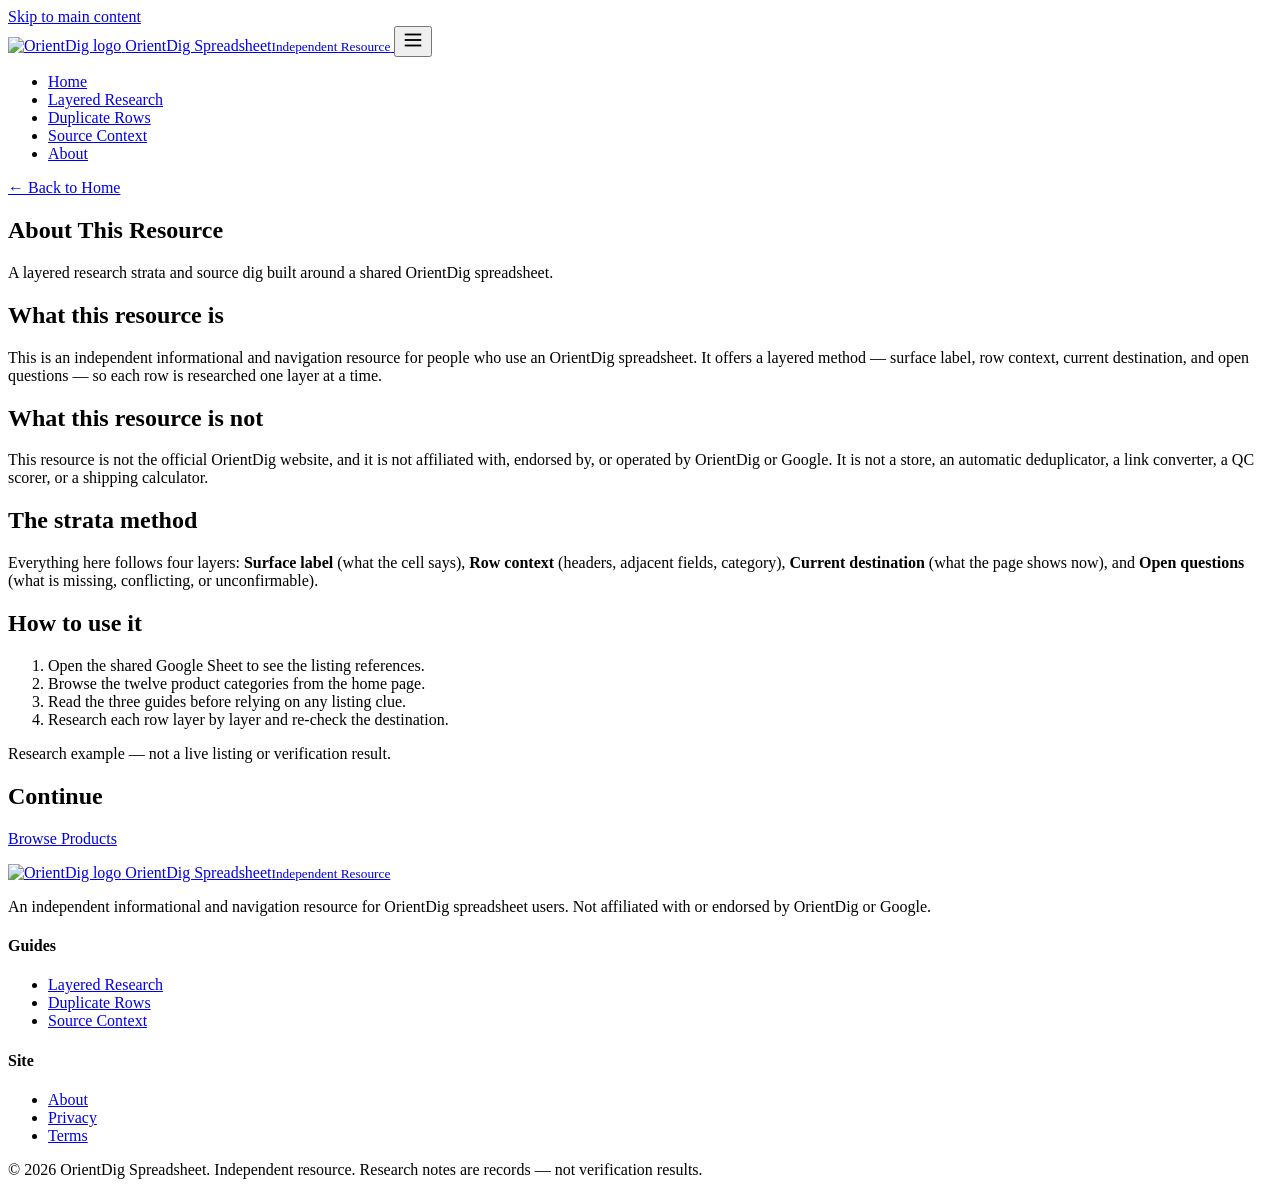
==== about/index.html @ deed15d7 "Add about/index.html" ====
<!DOCTYPE html>
<html lang="en">
<head>
  <meta charset="UTF-8">
  <meta name="viewport" content="width=device-width, initial-scale=1.0">
  <title>About | OrientDig Spreadsheet</title>
  <meta name="description" content="About this independent OrientDig spreadsheet resource: a layered research strata and source dig, not an official OrientDig service.">
  <link rel="canonical" href="https://repglide.github.io/orientdig-spreadsheet/about/">
  <link rel="icon" type="image/png" href="../assets/images/favicon.png">
  <link rel="stylesheet" href="../assets/css/styles.css">
  <meta name="robots" content="index, follow">
</head>
<body>
  <a href="#main-content" class="skip-link">Skip to main content</a>

  <header class="site-header">
    <div class="container header-inner">
      <a href="../index.html" class="brand" aria-label="OrientDig Spreadsheet Home">
        <img src="../assets/images/logo.png" alt="OrientDig logo" width="34" height="34">
        <span class="brand-name">OrientDig Spreadsheet<small>Independent Resource</small></span>
      </a>
      <button class="mobile-nav-toggle" aria-expanded="false" aria-label="Toggle navigation menu">
        <svg viewBox="0 0 24 24" fill="none" stroke="currentColor" stroke-width="2" width="22" height="22"><line x1="3" y1="6" x2="21" y2="6"></line><line x1="3" y1="12" x2="21" y2="12"></line><line x1="3" y1="18" x2="21" y2="18"></line></svg>
      </button>
      <nav class="main-nav" aria-label="Primary Navigation">
        <ul>
          <li><a href="../index.html">Home</a></li>
          <li><a href="../layered-research-guide/">Layered Research</a></li>
          <li><a href="../duplicate-row-guide/">Duplicate Rows</a></li>
          <li><a href="../source-context-guide/">Source Context</a></li>
          <li><a href="../about/" class="active">About</a></li>
        </ul>
      </nav>
    </div>
  </header>

  <main id="main-content">
    <section class="page-hero">
      <div class="container">
        <a class="back-link" href="../index.html">← Back to Home</a>
        <h1>About This Resource</h1>
        <p>A layered research strata and source dig built around a shared OrientDig spreadsheet.</p>
      </div>
    </section>

    <div class="article-body">
      <h2>What this resource is</h2>
      <p>This is an independent informational and navigation resource for people who use an OrientDig spreadsheet. It offers a layered method — surface label, row context, current destination, and open questions — so each row is researched one layer at a time.</p>

      <h2>What this resource is not</h2>
      <p>This resource is not the official OrientDig website, and it is not affiliated with, endorsed by, or operated by OrientDig or Google. It is not a store, an automatic deduplicator, a link converter, a QC scorer, or a shipping calculator.</p>

      <h2>The strata method</h2>
      <p>Everything here follows four layers: <strong>Surface label</strong> (what the cell says), <strong>Row context</strong> (headers, adjacent fields, category), <strong>Current destination</strong> (what the page shows now), and <strong>Open questions</strong> (what is missing, conflicting, or unconfirmable).</p>

      <h2>How to use it</h2>
      <ol>
        <li>Open the shared Google Sheet to see the listing references.</li>
        <li>Browse the twelve product categories from the home page.</li>
        <li>Read the three guides before relying on any listing clue.</li>
        <li>Research each row layer by layer and re-check the destination.</li>
      </ol>

      <p class="example-flag">Research example — not a live listing or verification result.</p>

      <h2>Continue</h2>
      <p><a href="https://repglide.com/?agent=orientdig" class="btn btn-primary" target="_blank" rel="noopener">Browse Products</a></p>
    </div>
  </main>

  <footer class="site-footer">
    <div class="container">
      <div class="footer-grid">
        <div class="footer-brand">
          <a href="../index.html" class="brand" aria-label="OrientDig Spreadsheet Home">
            <img src="../assets/images/logo.png" alt="OrientDig logo" width="30" height="30">
            <span class="brand-name">OrientDig Spreadsheet<small>Independent Resource</small></span>
          </a>
          <p>An independent informational and navigation resource for OrientDig spreadsheet users. Not affiliated with or endorsed by OrientDig or Google.</p>
        </div>
        <div class="footer-col">
          <h4>Guides</h4>
          <ul>
            <li><a href="../layered-research-guide/">Layered Research</a></li>
            <li><a href="../duplicate-row-guide/">Duplicate Rows</a></li>
            <li><a href="../source-context-guide/">Source Context</a></li>
          </ul>
        </div>
        <div class="footer-col">
          <h4>Site</h4>
          <ul>
            <li><a href="../about/">About</a></li>
            <li><a href="../privacy/">Privacy</a></li>
            <li><a href="../terms/">Terms</a></li>
          </ul>
        </div>
      </div>
      <div class="footer-bottom">
        <span>&copy; <span id="year">2026</span> OrientDig Spreadsheet. Independent resource.</span>
        <span>Research notes are records — not verification results.</span>
      </div>
    </div>
  </footer>

  <script src="../assets/js/main.js"></script>
</body>
</html>
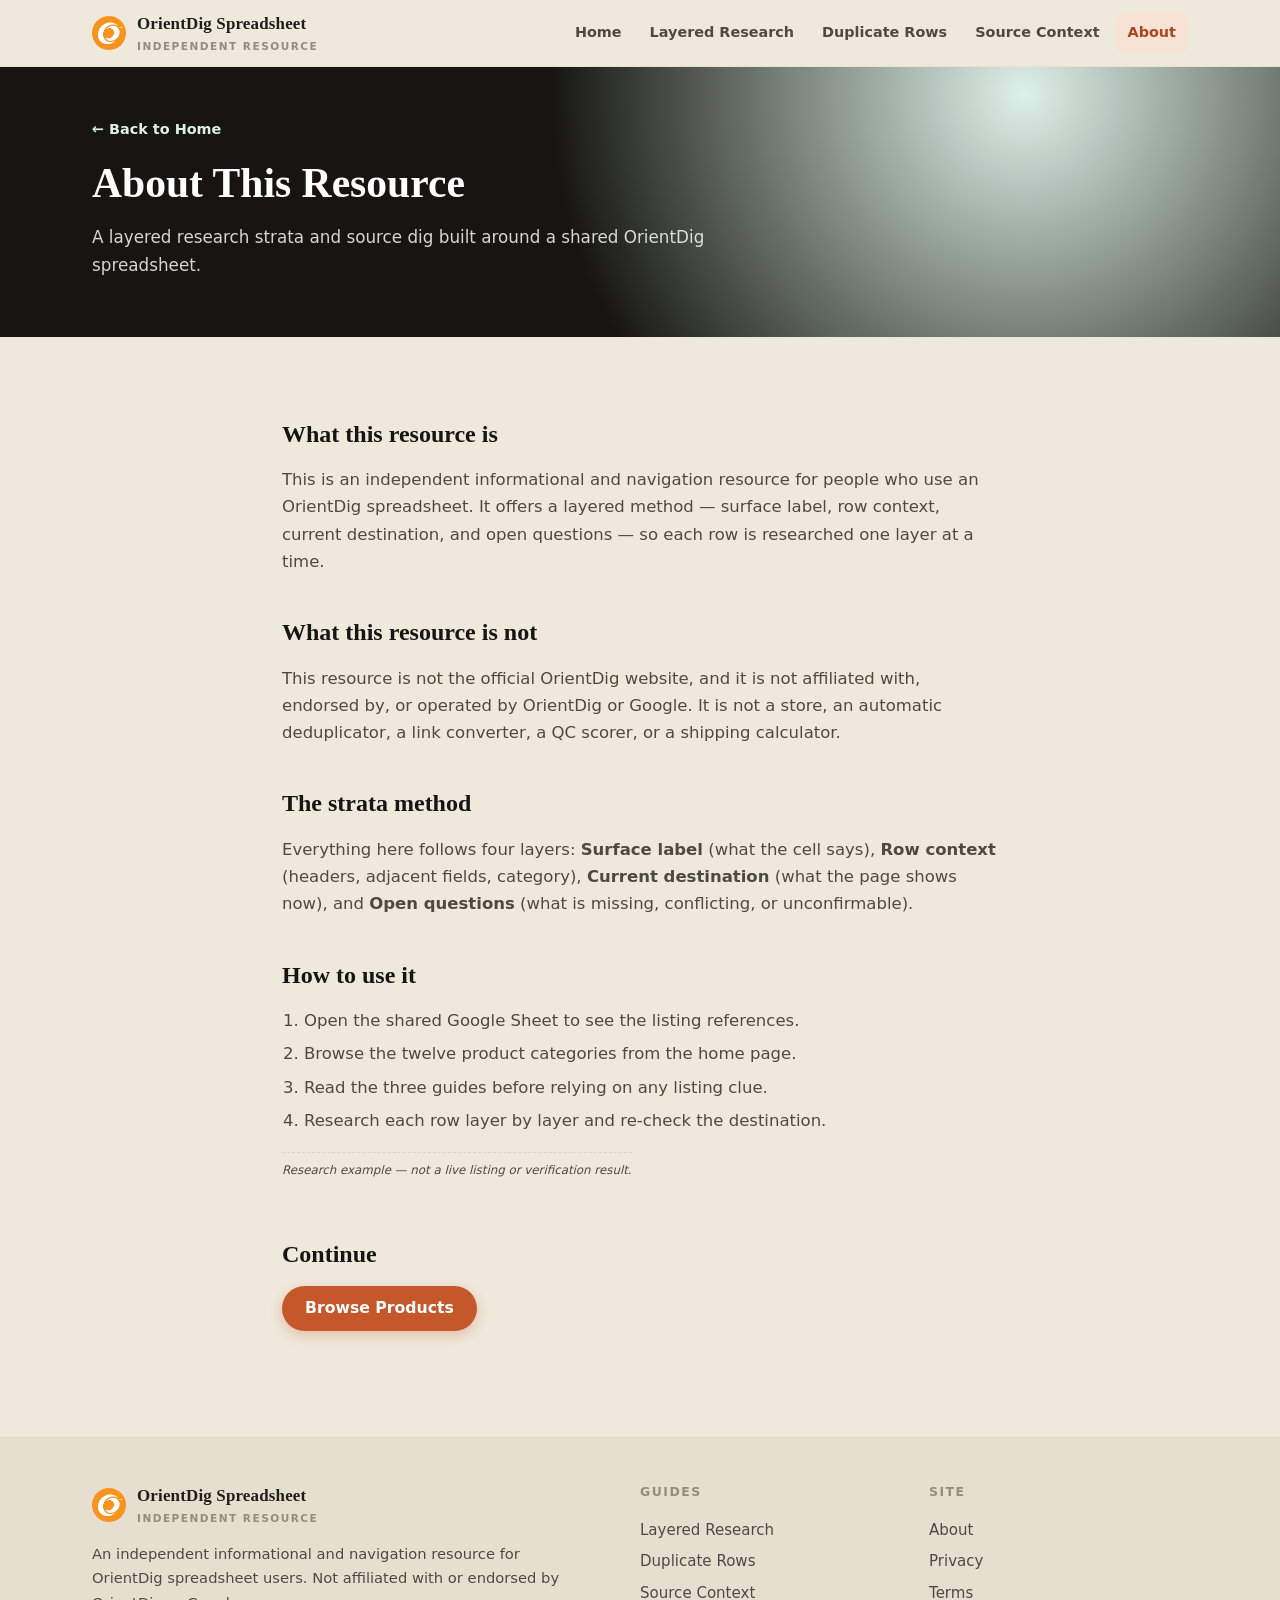
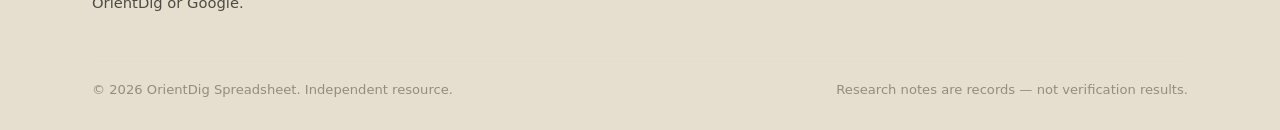
==== commit e65c6337: "Set nofollow noopener on repglide links" ====
--- a/about/index.html
+++ b/about/index.html
@@ -64,7 +64,7 @@
       <p class="example-flag">Research example — not a live listing or verification result.</p>
 
       <h2>Continue</h2>
-      <p><a href="https://repglide.com/?agent=orientdig" class="btn btn-primary" target="_blank" rel="noopener">Browse Products</a></p>
+      <p><a href="https://repglide.com/?agent=orientdig" class="btn btn-primary" target="_blank" rel="nofollow noopener">Browse Products</a></p>
     </div>
   </main>
 
--- a/assets/css/styles.css
+++ b/assets/css/styles.css
@@ -0,0 +1,274 @@
+/* ==========================================================================
+   OrientDig Spreadsheet — Research Strata / Source Dig theme
+   Light sandstone · deep coal black · mineral teal · terracotta · ultramarine · magenta
+   ========================================================================== */
+
+:root {
+  /* palette */
+  --sand:        #EFE9DC;
+  --sand-2:      #E6DFCF;
+  --sand-3:      #DCD3BF;
+  --ink:         #201E1B;
+  --ink-2:       #161512;
+  --ink-soft:    #4E4A43;
+  --ink-faint:   #948C7E;
+  --teal:        #208A6E;
+  --teal-d:      #176D55;
+  --teal-s:      #DDF0E9;
+  --terra:       #C4582A;
+  --terra-d:     #A84622;
+  --terra-s:     #F7E2D6;
+  --ultra:       #3546B5;
+  --ultra-d:     #273492;
+  --ultra-s:     #E3E7F8;
+  --magenta:     #C23B72;
+  --magenta-s:   #F8E0EC;
+  --line:        #DDD4C2;
+  --line-soft:   #E8E0D0;
+
+  /* typography */
+  --serif: Georgia, 'Times New Roman', Times, serif;
+  --sans: system-ui, -apple-system, 'Segoe UI', Roboto, Helvetica, Arial, sans-serif;
+  --mono: ui-monospace, SFMono-Regular, 'SF Mono', Menlo, Consolas, monospace;
+
+  /* geometry */
+  --radius: 14px;
+  --radius-sm: 8px;
+  --container: 1140px;
+  --shadow-sm: 0 1px 2px rgba(32, 30, 27, 0.05), 0 2px 8px rgba(32, 30, 27, 0.06);
+  --shadow-md: 0 4px 14px rgba(32, 30, 27, 0.10), 0 12px 32px rgba(32, 30, 27, 0.08);
+}
+
+* { box-sizing: border-box; }
+html { scroll-behavior: smooth; -webkit-text-size-adjust: 100%; }
+
+body {
+  margin: 0;
+  font-family: var(--sans);
+  font-size: 16.5px;
+  line-height: 1.65;
+  color: var(--ink);
+  background: var(--sand);
+  -webkit-font-smoothing: antialiased;
+  text-rendering: optimizeLegibility;
+}
+
+/* ---------- accessibility ---------- */
+.skip-link { position: absolute; left: -9999px; top: 0; background: var(--ink); color: #fff; padding: 10px 16px; z-index: 200; border-radius: 0 0 var(--radius-sm) 0; }
+.skip-link:focus { left: 0; }
+:focus-visible { outline: 3px solid var(--teal); outline-offset: 2px; border-radius: 3px; }
+.visually-hidden { position: absolute !important; width: 1px; height: 1px; margin: -1px; padding: 0; border: 0; overflow: hidden; clip: rect(0 0 0 0); white-space: nowrap; }
+
+/* ---------- layout ---------- */
+.container { max-width: var(--container); margin: 0 auto; padding: 0 22px; }
+
+/* ---------- header ---------- */
+.site-header { position: sticky; top: 0; z-index: 100; background: rgba(239, 233, 220, 0.92); backdrop-filter: saturate(140%) blur(8px); border-bottom: 1px solid var(--line-soft); }
+.header-inner { display: flex; align-items: center; gap: 20px; height: 66px; }
+.brand { display: flex; align-items: center; gap: 11px; text-decoration: none; color: var(--ink); }
+.brand img { width: 34px; height: 34px; display: block; border-radius: 7px; }
+.brand-name { font-family: var(--serif); font-weight: 700; font-size: 1.06rem; letter-spacing: 0.01em; }
+.brand-name small { display: block; font-family: var(--sans); font-weight: 600; font-size: 0.66rem; color: var(--ink-faint); letter-spacing: 0.14em; text-transform: uppercase; }
+
+.main-nav { margin-left: auto; }
+.main-nav ul { display: flex; align-items: center; gap: 4px; list-style: none; margin: 0; padding: 0; }
+.main-nav a { display: block; padding: 8px 12px; text-decoration: none; color: var(--ink-soft); font-weight: 600; font-size: 0.9rem; border-radius: var(--radius-sm); }
+.main-nav a:hover { background: var(--sand-2); color: var(--ink); }
+.main-nav a.active { color: var(--terra-d); background: var(--terra-s); }
+
+.mobile-nav-toggle { display: none; margin-left: auto; width: 44px; height: 44px; border: 1px solid var(--line); background: #fff; border-radius: var(--radius-sm); cursor: pointer; color: var(--ink); }
+.mobile-nav-toggle svg { display: block; margin: 0 auto; }
+
+@media (max-width: 860px) {
+  .main-nav { display: none; }
+  .mobile-nav-toggle { display: block; }
+  .main-nav.open { display: block; position: absolute; left: 0; right: 0; top: 66px; background: #fff; border-bottom: 1px solid var(--line); box-shadow: var(--shadow-md); }
+  .main-nav.open ul { flex-direction: column; align-items: stretch; gap: 2px; padding: 8px; }
+  .main-nav.open a { padding: 12px 14px; }
+}
+
+/* ---------- buttons ---------- */
+.btn { display: inline-flex; align-items: center; justify-content: center; gap: 8px; padding: 12px 22px; border-radius: 999px; text-decoration: none; font-weight: 700; font-size: 0.98rem; line-height: 1.2; border: 1.5px solid transparent; transition: transform 0.12s ease, box-shadow 0.12s ease, background 0.12s ease; }
+.btn:active { transform: translateY(1px); }
+.btn-primary { background: var(--terra); color: #fff; box-shadow: 0 4px 14px rgba(196, 88, 42, 0.30); }
+.btn-primary:hover { background: var(--terra-d); box-shadow: 0 6px 18px rgba(196, 88, 42, 0.38); }
+.btn-secondary { background: #fff; color: var(--ink); border-color: var(--line); box-shadow: var(--shadow-sm); }
+.btn-secondary:hover { border-color: var(--ink-soft); background: #fff; }
+.btn-sm { padding: 9px 16px; font-size: 0.88rem; }
+
+/* ---------- hero ---------- */
+.hero-section { padding: 56px 0 44px; position: relative; overflow: hidden; background: radial-gradient(circle at 85% 8%, var(--teal-s) 0, transparent 42%), radial-gradient(circle at 6% 92%, var(--ultra-s) 0, transparent 40%); }
+.hero-grid { display: grid; grid-template-columns: 1.05fr 0.95fr; gap: 44px; align-items: center; }
+.hero-badge { display: inline-block; padding: 5px 13px; border-radius: 999px; background: var(--teal-s); color: var(--teal-d); font-weight: 700; font-size: 0.76rem; letter-spacing: 0.08em; text-transform: uppercase; }
+.hero-title { font-family: var(--serif); font-size: clamp(2.05rem, 4.6vw, 3.1rem); line-height: 1.12; color: var(--ink-2); margin: 18px 0 16px; font-weight: 700; }
+.hero-title em { font-style: normal; color: var(--terra); }
+.hero-description { font-size: 1.08rem; color: var(--ink-soft); max-width: 34em; margin: 0 0 26px; }
+.hero-actions { display: flex; flex-wrap: wrap; gap: 12px; }
+
+/* hero strata cross-section visual */
+.hero-visual { position: relative; display: flex; justify-content: center; }
+.strata-hero { position: relative; width: 240px; }
+.sh-band { position: relative; height: 64px; border-radius: 6px; margin-bottom: 6px; display: flex; align-items: center; padding: 0 14px; font-family: var(--mono); font-size: 0.72rem; font-weight: 700; letter-spacing: 0.1em; text-transform: uppercase; color: var(--ink); border: 1px solid rgba(32,30,27,0.12); }
+.sh-surface { background: repeating-linear-gradient(0deg, #EADFC8 0 6px, #F1E8D2 6px 12px); color: #5c5340; }
+.sh-context { background: var(--teal-s); color: var(--teal-d); }
+.sh-destination { background: var(--ultra-s); color: var(--ultra-d); }
+.sh-unknown { background: repeating-linear-gradient(-45deg, #F3D8E6 0 6px, #F8E0EC 6px 12px); color: #9c2f5f; }
+.sh-coreline { position: absolute; top: 6px; bottom: 6px; left: 50%; transform: translateX(-50%); width: 0; border-left: 2px dashed var(--ink-faint); }
+.sh-coreline::before, .sh-coreline::after { content: ""; position: absolute; left: -4px; width: 6px; height: 6px; border-radius: 50%; background: var(--terra); }
+.sh-coreline::before { top: -3px; }
+.sh-coreline::after { bottom: -3px; }
+
+@media (max-width: 860px) {
+  .hero-grid { grid-template-columns: 1fr; gap: 26px; }
+  .hero-section { padding-top: 34px; }
+}
+
+/* ---------- section scaffolding ---------- */
+.section { padding: 46px 0; }
+.section-alt { background: var(--sand-2); }
+.section-header { max-width: 680px; margin: 0 auto 34px; text-align: center; }
+.eyebrow { display: inline-block; font-size: 0.76rem; font-weight: 700; letter-spacing: 0.14em; text-transform: uppercase; color: var(--teal-d); }
+.section-title { font-family: var(--serif); font-size: clamp(1.6rem, 3.4vw, 2.15rem); color: var(--ink-2); margin: 10px 0 12px; line-height: 1.2; }
+.section-lead { color: var(--ink-soft); font-size: 1.02rem; margin: 0; }
+
+/* ---------- category grid (specimen archive labels) ---------- */
+.categories-section { padding-top: 10px; }
+.cat-grid { display: grid; grid-template-columns: repeat(4, 1fr); gap: 14px; }
+.cat-card {
+  position: relative; display: flex; flex-direction: column; gap: 9px;
+  background: #fff; border: 1px solid var(--line); border-radius: var(--radius);
+  padding: 15px 16px 14px; text-decoration: none; color: var(--ink);
+  box-shadow: var(--shadow-sm); transition: transform 0.14s ease, box-shadow 0.14s ease, border-color 0.14s ease;
+}
+.cat-card:hover { transform: translateY(-3px); box-shadow: var(--shadow-md); border-color: var(--teal); }
+.cat-top { display: flex; align-items: flex-start; justify-content: space-between; }
+.cat-code { font-family: var(--mono); font-size: 0.72rem; color: var(--ink-faint); letter-spacing: 0.06em; }
+.cat-spec { font-family: var(--serif); font-size: 1.5rem; font-weight: 800; color: var(--ink-2); line-height: 1; }
+.cat-icon { width: 28px; height: 28px; color: var(--teal-d); }
+.cat-icon svg { width: 100%; height: 100%; }
+.cat-name { font-weight: 700; color: var(--ink-2); font-size: 0.97rem; line-height: 1.3; }
+.cat-card .cat-arrow { margin-top: auto; font-size: 0.8rem; font-weight: 700; color: var(--teal-d); }
+.cat-card::after { content: ""; position: absolute; top: 8px; right: 8px; width: 9px; height: 9px; border: 1.5px solid var(--ink-faint); border-radius: 50%; opacity: 0.45; }
+
+@media (max-width: 900px) {
+  .cat-grid { grid-template-columns: repeat(2, 1fr); gap: 12px; }
+  .cat-card { padding: 13px 13px 12px; }
+}
+
+/* ---------- four-layer strata module ---------- */
+.strata { display: flex; align-items: stretch; gap: 0; max-width: 920px; margin: 0 auto; }
+.strata-step { flex: 1; display: flex; flex-direction: column; align-items: center; text-align: center; gap: 8px; padding: 0 8px; }
+.strata-band { width: 100%; height: 14px; border-radius: 4px; }
+.strata-step[data-s="1"] .strata-band { background: repeating-linear-gradient(0deg, #E4D8BF 0 4px, #F1E8D2 4px 8px); }
+.strata-step[data-s="2"] .strata-band { background: var(--teal); }
+.strata-step[data-s="3"] .strata-band { background: var(--ultra); }
+.strata-step[data-s="4"] .strata-band { background: repeating-linear-gradient(-45deg, #E8A6C4 0 4px, #F3D8E6 4px 8px); }
+.strata-dot { width: 38px; height: 38px; border-radius: 50%; display: grid; place-items: center; font-family: var(--mono); font-weight: 800; font-size: 0.8rem; color: #fff; background: var(--ink-2); }
+.strata-label { font-weight: 700; color: var(--ink-2); font-size: 0.92rem; }
+.strata-desc { color: var(--ink-soft); font-size: 0.84rem; }
+.strata-arrow { flex: none; align-self: center; color: var(--terra); font-size: 1.4rem; font-weight: 800; padding: 0 2px; }
+@media (max-width: 720px) {
+  .strata { flex-direction: column; gap: 0; }
+  .strata-step { flex-direction: row; align-items: center; text-align: left; gap: 12px; padding: 8px 0; }
+  .strata-band { width: 14px; height: 40px; flex: none; }
+  .strata-arrow { transform: rotate(90deg); align-self: center; }
+}
+
+/* ---------- signatures ---------- */
+.sample-code { display: inline-block; font-family: var(--mono); font-size: 0.68rem; font-weight: 700; letter-spacing: 0.08em; text-transform: uppercase; padding: 3px 8px; border-radius: 4px; background: var(--sand-2); color: var(--ink-soft); border: 1px solid var(--line); }
+.archive-stamp { display: inline-block; font-family: var(--mono); font-size: 0.66rem; font-weight: 800; letter-spacing: 0.08em; text-transform: uppercase; padding: 4px 10px; border: 2px solid var(--terra); color: var(--terra-d); border-radius: 4px; transform: rotate(-3deg); }
+.grid-coord { font-family: var(--mono); font-size: 0.74rem; color: var(--ink-faint); letter-spacing: 0.08em; }
+.field-note { border-left: 3px solid var(--teal); background: var(--teal-s); padding: 14px 16px; border-radius: 0 var(--radius-sm) var(--radius-sm) 0; margin: 18px 0; font-size: 0.94rem; color: #12503D; }
+.field-note strong { display: block; font-size: 0.72rem; letter-spacing: 0.12em; text-transform: uppercase; margin-bottom: 4px; color: var(--teal-d); }
+
+.open-note { display: inline-flex; align-items: center; gap: 9px; padding: 10px 14px; border: 1px dashed var(--magenta); border-radius: var(--radius-sm); background: var(--magenta-s); color: #8A2152; font-weight: 600; font-size: 0.92rem; margin: 10px 0; }
+.open-note .qmark { flex: none; width: 24px; height: 24px; border-radius: 50%; background: var(--magenta); color: #fff; display: grid; place-items: center; font-weight: 800; }
+
+.example-flag { display: inline-block; margin-top: 14px; font-size: 0.74rem; color: var(--ink-faint); font-style: italic; border-top: 1px dashed var(--line); padding-top: 8px; }
+
+/* ---------- duo grid ---------- */
+.duo-grid { display: grid; grid-template-columns: 1fr 1fr; gap: 14px; }
+.duo-col { background: #fff; border: 1px solid var(--line); border-radius: var(--radius); padding: 20px 22px; }
+.duo-col h3 { margin: 0 0 10px; font-size: 1.02rem; display: flex; align-items: center; gap: 9px; color: var(--ink-2); }
+.duo-col ul { margin: 0; padding-left: 18px; color: var(--ink-soft); font-size: 0.94rem; }
+.duo-col ul li { margin: 6px 0; }
+.duo-col .mark { flex: none; width: 22px; height: 22px; border-radius: 5px; display: grid; place-items: center; font-size: 0.78rem; color: #fff; font-family: var(--mono); }
+.duo-col.is-a .mark { background: var(--teal); }
+.duo-col.is-b .mark { background: var(--ultra); }
+@media (max-width: 720px) { .duo-grid { grid-template-columns: 1fr; } }
+
+/* ---------- stop digging when ---------- */
+.stop-list { list-style: none; margin: 0; padding: 0; max-width: 760px; margin-inline: auto; }
+.stop-list li { display: flex; gap: 14px; align-items: flex-start; padding: 14px 16px; margin: 10px 0; background: #fff; border: 1px solid var(--line); border-radius: var(--radius); box-shadow: var(--shadow-sm); }
+.stop-list .s-num { flex: none; width: 30px; height: 30px; border-radius: 50%; display: grid; place-items: center; background: var(--magenta-s); color: var(--magenta); font-weight: 800; font-size: 0.82rem; font-family: var(--mono); }
+.stop-list p { margin: 0; color: var(--ink-soft); font-size: 0.96rem; }
+.stop-list strong { color: var(--ink-2); }
+
+/* ---------- guide entry cards ---------- */
+.guide-grid { display: grid; grid-template-columns: repeat(3, 1fr); gap: 16px; }
+.guide-card { display: flex; flex-direction: column; background: #fff; border: 1px solid var(--line); border-radius: var(--radius); padding: 24px 22px; text-decoration: none; color: var(--ink); box-shadow: var(--shadow-sm); transition: transform 0.14s ease, box-shadow 0.14s ease; }
+.guide-card:hover { transform: translateY(-3px); box-shadow: var(--shadow-md); }
+.guide-card .guide-num { font-family: var(--mono); font-size: 0.78rem; color: var(--ultra-d); letter-spacing: 0.1em; }
+.guide-card h3 { font-family: var(--serif); font-size: 1.24rem; color: var(--ink-2); margin: 8px 0 10px; }
+.guide-card p { color: var(--ink-soft); font-size: 0.95rem; margin: 0 0 16px; }
+.guide-card .guide-cta { margin-top: auto; font-weight: 700; color: var(--terra-d); font-size: 0.9rem; }
+@media (max-width: 900px) { .guide-grid { grid-template-columns: 1fr; } }
+
+/* ---------- FAQ ---------- */
+.faq-list { max-width: 760px; margin: 0 auto; }
+details.faq-item { background: #fff; border: 1px solid var(--line); border-radius: var(--radius); margin: 10px 0; box-shadow: var(--shadow-sm); overflow: hidden; }
+details.faq-item summary { cursor: pointer; list-style: none; padding: 16px 20px; font-weight: 700; color: var(--ink-2); display: flex; align-items: center; justify-content: space-between; gap: 14px; }
+details.faq-item summary::-webkit-details-marker { display: none; }
+details.faq-item summary::after { content: "+"; font-size: 1.5rem; font-weight: 400; color: var(--terra); line-height: 1; }
+details.faq-item[open] summary::after { content: "–"; }
+.faq-item .faq-body { padding: 0 20px 18px; color: var(--ink-soft); font-size: 0.96rem; }
+.faq-item .faq-body p { margin: 0 0 10px; }
+
+/* ---------- final CTA ---------- */
+.final-cta { background: var(--ink-2); color: #fff; border-radius: 20px; padding: 44px 40px; text-align: center; position: relative; overflow: hidden; }
+.final-cta::before { content: ""; position: absolute; inset: 0; opacity: 0.35; background: radial-gradient(circle at 15% 20%, var(--teal) 0, transparent 40%), radial-gradient(circle at 85% 80%, var(--ultra) 0, transparent 40%); }
+.final-cta h2 { font-family: var(--serif); font-size: clamp(1.5rem, 3.2vw, 2.1rem); margin: 0 0 12px; position: relative; }
+.final-cta p { color: rgba(255,255,255,0.82); max-width: 30em; margin: 0 auto 24px; position: relative; }
+.final-cta .btn-primary { position: relative; }
+
+/* ---------- footer ---------- */
+.site-footer { border-top: 1px solid var(--line); background: var(--sand-2); padding: 44px 0 30px; margin-top: 30px; }
+.footer-grid { display: grid; grid-template-columns: 2fr 1fr 1fr; gap: 30px; }
+.footer-brand p { color: var(--ink-soft); font-size: 0.92rem; max-width: 34em; }
+.footer-col h4 { font-size: 0.78rem; letter-spacing: 0.12em; text-transform: uppercase; color: var(--ink-faint); margin: 0 0 12px; }
+.footer-col ul { list-style: none; margin: 0; padding: 0; }
+.footer-col a { color: var(--ink-soft); text-decoration: none; font-size: 0.94rem; line-height: 2.1; }
+.footer-col a:hover { color: var(--terra-d); }
+.footer-bottom { margin-top: 28px; padding-top: 20px; border-top: 1px solid var(--line-soft); font-size: 0.82rem; color: var(--ink-faint); display: flex; flex-wrap: wrap; gap: 8px 20px; justify-content: space-between; }
+@media (max-width: 720px) { .footer-grid { grid-template-columns: 1fr; } }
+
+/* ---------- article / guide pages ---------- */
+.page-hero { background: radial-gradient(circle at 80% 10%, var(--teal-s) 0, transparent 45%), var(--ink-2); color: #fff; padding: 48px 0 40px; position: relative; overflow: hidden; }
+.page-hero .container { position: relative; }
+.page-hero h1 { font-family: var(--serif); font-size: clamp(1.8rem, 4vw, 2.6rem); margin: 12px 0 12px; line-height: 1.15; color: #fff; }
+.page-hero p { color: rgba(255,255,255,0.82); max-width: 40em; font-size: 1.05rem; }
+
+.article-body { max-width: 760px; margin: 0 auto; padding: 40px 22px 60px; }
+.article-body h2 { font-family: var(--serif); font-size: 1.5rem; color: var(--ink-2); margin: 38px 0 12px; }
+.article-body h3 { font-size: 1.12rem; color: var(--ink-2); margin: 26px 0 8px; }
+.article-body p { color: var(--ink-soft); margin: 0 0 16px; }
+.article-body ul, .article-body ol { color: var(--ink-soft); margin: 0 0 18px; padding-left: 22px; }
+.article-body li { margin: 6px 0; }
+.article-body blockquote { margin: 22px 0; padding: 16px 20px; background: var(--sand-2); border-left: 4px solid var(--teal); border-radius: 0 var(--radius-sm) var(--radius-sm) 0; color: var(--ink-soft); font-family: var(--serif); font-size: 1.06rem; }
+
+.back-link { display: inline-flex; align-items: center; gap: 6px; color: var(--teal-s); font-weight: 700; text-decoration: none; font-size: 0.9rem; margin-bottom: 6px; }
+.back-link:hover { text-decoration: underline; }
+
+/* legal pages */
+.legal-body { max-width: 720px; margin: 0 auto; padding: 40px 22px 60px; }
+.legal-body h1 { font-family: var(--serif); color: var(--ink-2); font-size: 2rem; margin: 0 0 6px; }
+.legal-body .legal-date { color: var(--ink-faint); font-size: 0.85rem; margin-bottom: 24px; }
+.legal-body h2 { font-family: var(--serif); font-size: 1.25rem; color: var(--ink-2); margin: 28px 0 8px; }
+.legal-body p, .legal-body li { color: var(--ink-soft); }
+.legal-body ul { padding-left: 22px; }
+
+/* 404 */
+.notfound { text-align: center; padding: 70px 22px 80px; }
+.notfound .big { font-family: var(--serif); font-size: clamp(4rem, 14vw, 7rem); color: var(--ink-2); margin: 0; line-height: 1; }
+.notfound h1 { font-family: var(--serif); color: var(--ink-2); margin: 8px 0 12px; }
+.notfound p { color: var(--ink-soft); max-width: 30em; margin: 0 auto 24px; }
